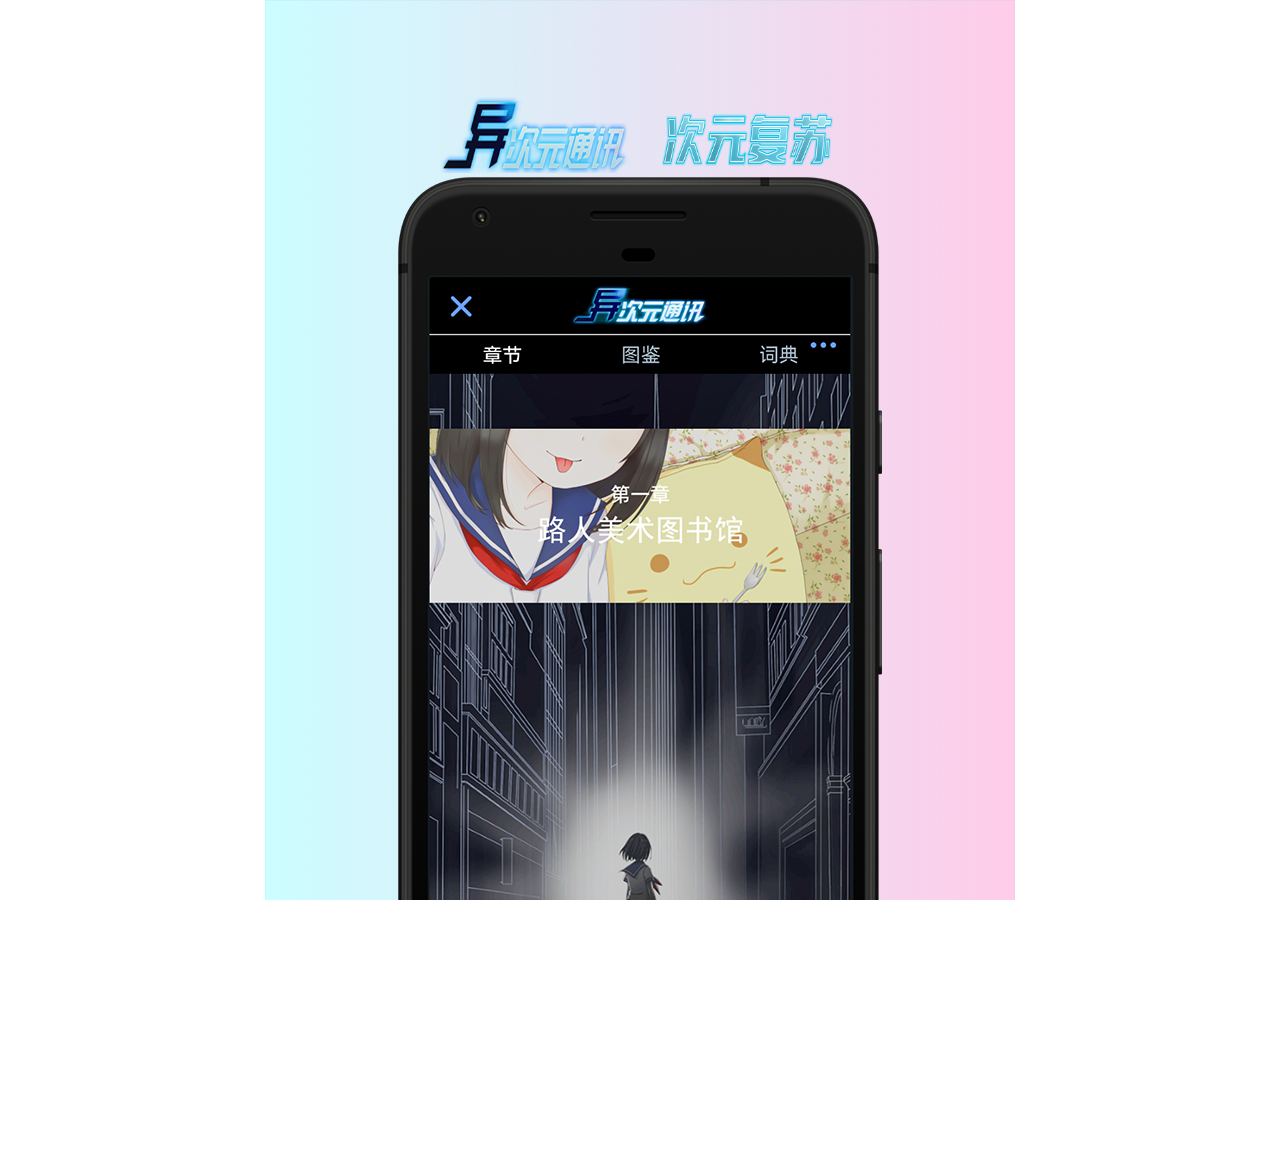
==== index.html @ 6f6ee8b1 "0506" ====
<!DOCTYPE html>
<html>
<head>
    <meta charset="utf-8">
    <meta name="Keywords" content=""/>
    <meta name="Description" content=""/>
    <meta http-equiv="Cache-Control" content="no-cache"/>
    <meta http-equiv="Pragma" content="no-cache"/>
    <meta http-equiv="expires" content="0" />
    <meta name="apple-mobile-web-app-capable" content="yes" />
	<meta name="apple-mobile-web-app-status-bar-style" content="black">
	<meta name="format-detection" content="telephone=no" />
    <!--禁止用户在手机上屏幕页面-->
    <meta content="width=device-width, initial-scale=1.0, maximum-scale=1.0, user-scalable=0;" name="viewport" />
     <link rel="stylesheet" type="text/css" href="layui/css/layui.css"/>
    <script src="js/rem.js"></script>
    <link rel="stylesheet" href="css/main.css" />
    <title>APP下载</title>
</head>
<script type="text/javascript">
    var system ={};  
       var p = navigator.platform;       
       system.win = p.indexOf("Win") == 0;  
       system.mac = p.indexOf("Mac") == 0;  
       system.x11 = (p == "X11") || (p.indexOf("Linux") == 0);     
       if(system.win||system.mac||system.xll){//如果是电脑跳转到
               window.location.href="/pc";  
       }
</script>  
<body> 
	<div class="bj-img flex flexv">
		<div class="top-logo">
			 <img src="img/logo.png"> 
		</div>
		
        <div class="bj-img-inner flex flexv">
            <a href="https://d.evkworld.cn?id=CP2e11a82d-38da-4079-9f40-e8b476897ae9&env=prod" class="load-link one" id="android">Android下载</a>
            </div>
	</div>
	
	<div class="cover">
        <div class="cover-inner">
          <img src="img/live.png">
       </div>
   </div>
    
   <script src="js/jquery-1.8.3.min.js"></script>
   <script src="layui/layui.js" type="text/javascript" charset="utf-8"></script>
    <script>
    	 /*微信下载判断*/
        $(document).ready(function(){
        	layui.use('layer',function(){
        		var layer = layui.layer;
        	})
        	$.ajax({
                type:"post",
                url:"https://subrecovery.top",
                dataType: 'json',
                data:{},
                success:function (data) {
                    $("#android").attr('href',data.data.android.share_url);
                    $("#ios").attr('href',data.data.ios.share_link);
                }
            });
        	
            function is_weixin() {
                    var ua = window.navigator.userAgent.toLowerCase();
                    if (ua.match(/MicroMessenger/i) == "micromessenger") {
                        return true;
                    } else {
                        return false;
                    }
                }
            var isWeixin = is_weixin();
            if(isWeixin){
                $(".cover").show();
                $("body").on('touchmove',function(event){event.preventDefault();});
            }
            
            
        })
    </script>
</body>
</html>
---- css/main.css ----
body,
h1,
h2,
h3,
h4,
h5, 
h6,
hr,
p,
blockquote,
dl,
dt,
dd,
ul,
ol,
li,
pre,
form,
fieldset,
legend,
button,
input,
textarea,
th,
td {
  margin: 0;
  padding: 0;
}
*,
*:before,
*:after {
  -webkit-box-sizing: border-box;
  -moz-box-sizing: border-box;
  -ms-box-sizing: border-box;
  box-sizing: border-box;
  word-break: break-all;
}
html {
  font-size: 50px;
  width: 100%;
}
body {
  width: 100%;
  max-width: 750px;
  min-height: 100vh;
  margin: auto;
  padding: 0;
  color: #333;
  font-family: "PingFang SC", "Lantinghei SC", "Microsoft YaHei", arial, "\5b8b\4f53", sans-serif, tahoma;
  font-size: 0.26rem;
  line-height: 122%;
  word-wrap: break-word;
  overflow-x: hidden;
}
h1,
h2,
h3,
h4,
h5,
h6 {
  font-weight: normal;
}
main,
header,
nav,
footer,
article,
aside,
section {
  display: block;
}
a {
  text-decoration: none;
  color: #333;
  -webkit-tap-highlight-color: transparent;
}
a:hover,
a:active,
a:focus {
  text-decoration: none;
  color: currentcolor;
}
img {
  border: 0;
  max-width: 100%;
  vertical-align: middle;
}
ul,
ol,
li {
  list-style-type: none;
}
em,
i {
  font-style: normal;
}
/*
 *	去除按钮的默认样式
 * */
input[type="submit"],
input[type="button"],
button[type="submit"],
button[type="button"],
input[type="reset"],
button[type="reset"] {
  -webkit-appearance: none;
  -moz-appearance: none;
  -o-appearance: none;
  appearance: none;
  outline: none;
  border: 0;
}
/*
 *	去除文本框获取焦点时的高亮框
 * */
input[type="text"]:focus,
button[type="text"]:focus {
  outline: none;
}
input[type="text"],
textarea {
  -webkit-appearance: none;
  -moz-appearance: none;
  -o-appearance: none;
  appearance: none;
  border: 0;
}
button,
input {
  border-radius: 0;
  -webkit-border-radius: 0;
}
table {
  border-collapse: collapse;
}
textarea {
  resize: none;
}






/* public css */
/* 清除浮动 */
.clear {
  zoom: 1;
}
.clear:after {
  clear: both;
  content: "";
  height: 0;
  visibility: hidden;
  line-height: 0;
}
/*文字一行溢出*/
.oneline {
  display: -webkit-box;
  /* autoprefixer: off */
  -webkit-box-orient: vertical;
  /* autoprefixer: on */
  -webkit-line-clamp: 1;
  overflow: hidden;
}
/*文字两行溢出*/
.twoline {
  display: -webkit-box;
  /* autoprefixer: off */
  -webkit-box-orient: vertical;
  /* autoprefixer: on */
  -webkit-line-clamp: 2;
  overflow: hidden;
}
/*flex 转换成flex容器*/
.flex,
.jus-c,
.ali-c,
.flexc,
.jus-b,
.jus-a,
.jus-e,
.flex-wrap {
  display: -webkit-box;
  display: -webkit-flex;
  display: flex;
  display: -ms-flexbox;
}
/*flexv 竖直排列*/
.flexv {
  -webkit-flex-direction: column;
  flex-direction: column;
  -webkit-box-orient: vertical;
  -ms-flex-direction: column;
}
/*flex1 自动填充*/
.flex1 {
  -webkit-flex: 1;
  flex: 1;
  -webkit-box-flex: 1;
  -ms-flex: 1;
}
/*flex-wrap 自动换行*/
.flex-wrap {
  -webkit-flex-wrap: wrap;
  flex-wrap: wrap;
}
/*	jus-c 水平居中
 * 	flexc 水平垂直居中
 * */
.jus-c,
.flexc {
  -webkit-justify-content: center;
  justify-content: center;
  -webkit-box-pack: center;
  -ms-flex-pack: center;
}
/*jus-b 水平两端对齐*/
.jus-b {
  -webkit-justify-content: space-between;
  justify-content: space-between;
  -webkit-box-pack: justify;
  -ms-flex-pack: justify;
}
/*jus-a 水平相等间距*/
.jus-a {
  justify-content: space-around;
  -webkit-justify-content: space-around;
  -ms-flex-pack: distribute;
}
/*jus-e 水平终端对齐*/
.jus-e {
  -webkit-justify-content: flex-end;
  justify-content: flex-end;
  -webkit-box-pack: end;
  -ms-flex-pack: end;
}
/*ali-c 竖直居中*/
.ali-c,
.flexc {
  -webkit-align-items: center;
  align-items: center;
  -webkit-box-align: center;
  -ms-flex-align: center;
}
.box {
  box-sizing: border-box;
  -webkit-box-sizing: border-box;
}




.bj-img {
	width: 100%;
	max-width: 750px;
 	min-height: 100vh;
 	/*min-height: 13rem;*/
	margin: 0 auto;
	background: url('../img/download-bg.png') no-repeat top #01a0e2;
	background-size: 100%;
}

.top-logo {
	width: 4rem;
	height: 1.4rem;
	margin: 0.96rem auto 0;
}
.top-logo img{
	width: 100%;
	height: 100%;
	display: block;
}
.bj-img-inner {
	width: 100%;
	padding: 0 0.55rem;
	position: relative;
	z-index: 10;
	top: 8rem;
}
a.load-link {
	width: 3.6rem;
	height: 0.8rem;
	margin: 0.36rem auto 0;
	border-radius: 0.4rem;
	font-size: 0.36rem;
	line-height: 0.76rem;
	color: #fff;
	overflow: hidden;
	cursor: pointer;
	text-align: center;
	border: 0.04rem solid #fff;
}
/*.one {
	background: url('../img/download_android.png') no-repeat 0.34rem center #fff;
	background-size: 0.42rem 0.5rem;
}

.two {
	background: url('../img/download_apple.png') no-repeat 0.34rem center #fff;
	background-size: 0.4rem 0.48rem;
}*/


.cover {
    display: none;
    position: fixed;
    left: 0;
    top: 0;
    width: 100%;
    height: 100%;
    z-index: 1000;
}
.cover-inner {
    max-width: 750px;
    height: 100%;
    margin: 0 auto;
    text-align: center;
    padding-left: 5%;
    padding-right: 5%;
    background-color: rgba(0,0,0,0.8);
}
.cover-inner img {
    padding-top: 10%;
}
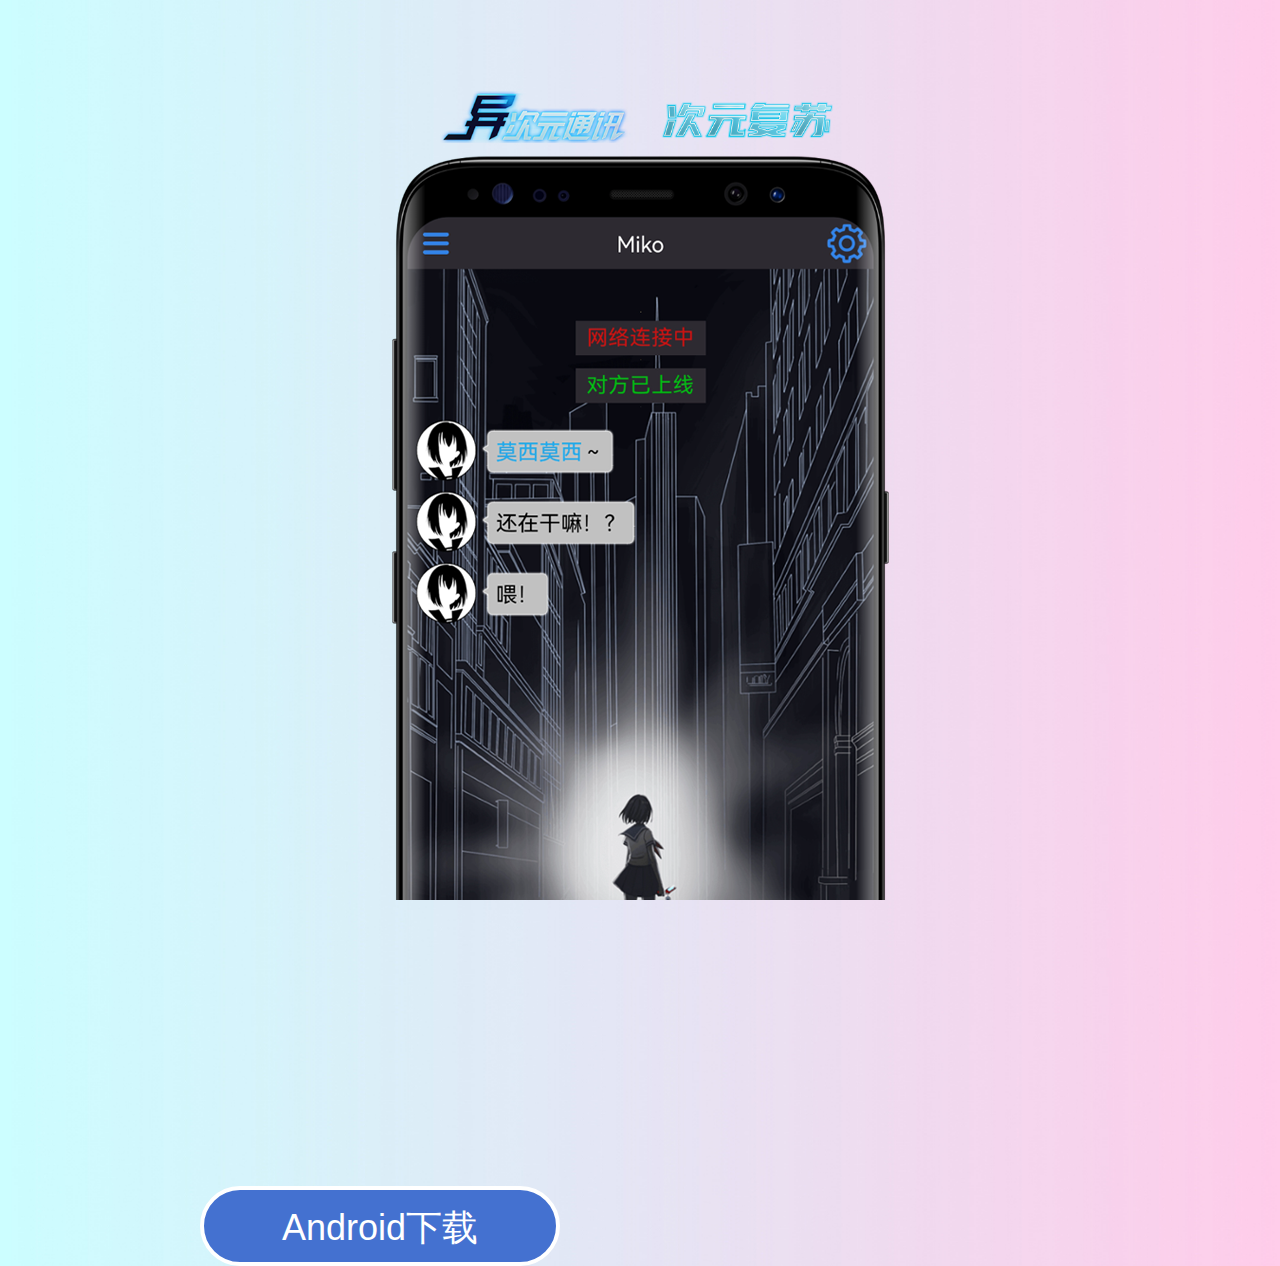
==== commit 42a91e86: "0614" ====
--- a/index.html
+++ b/index.html
@@ -16,17 +16,13 @@
     <script src="js/rem.js"></script>
     <link rel="stylesheet" href="css/main.css" />
     <title>APP下载</title>
+    <style>
+body {
+     background-image: url("/img/background.png");
+      background-size:cover;
+}
+</style>
 </head>
-<script type="text/javascript">
-    var system ={};  
-       var p = navigator.platform;       
-       system.win = p.indexOf("Win") == 0;  
-       system.mac = p.indexOf("Mac") == 0;  
-       system.x11 = (p == "X11") || (p.indexOf("Linux") == 0);     
-       if(system.win||system.mac||system.xll){//如果是电脑跳转到
-               window.location.href="/pc";  
-       }
-</script>  
 <body> 
 	<div class="bj-img flex flexv">
 		<div class="top-logo">
@@ -34,7 +30,7 @@
 		</div>
 		
         <div class="bj-img-inner flex flexv">
-            <a href="https://d.evkworld.cn?id=CP2e11a82d-38da-4079-9f40-e8b476897ae9&env=prod" class="load-link one" id="android">Android下载</a>
+            <a href="https://pan.bilnn.com/s/kYnWUw" class="load-link one" id="android">Android下载</a>
             </div>
 	</div>
 	
@@ -54,7 +50,7 @@
         	})
         	$.ajax({
                 type:"post",
-                url:"https://subrecovery.top",
+                url:"https://app.subrecovery.top",
                 dataType: 'json',
                 data:{},
                 success:function (data) {
--- a/css/main.css
+++ b/css/main.css
@@ -81,7 +81,8 @@
   color: currentcolor;
 }
 img {
-  border: 0;
+  border: 0%;
+  max-height: 42%;
   max-width: 100%;
   vertical-align: middle;
 }
@@ -247,39 +248,33 @@
   box-sizing: border-box;
   -webkit-box-sizing: border-box;
 }
-
-
-
-
+.top-logo {
+    position: relative;
+	width: 4rem;
+	height: 1.4rem;
+	margin: -0.04rem auto 0;
+}
+.top-logo img{
+    position: absolute;
+    bottom: -7px;
+}
 .bj-img {
 	width: 100%;
 	max-width: 750px;
  	min-height: 100vh;
  	/*min-height: 13rem;*/
 	margin: 0 auto;
-	background: url('../img/download-bg.png') no-repeat top #01a0e2;
+	background: url('../img/download-bg.png') no-repeat top;
 	background-size: 100%;
 }
-
-.top-logo {
-	width: 4rem;
-	height: 1.4rem;
-	margin: 0.96rem auto 0;
-}
-.top-logo img{
-	width: 100%;
-	height: 100%;
-	display: block;
-}
 .bj-img-inner {
-	width: 100%;
-	padding: 0 0.55rem;
-	position: relative;
-	z-index: 10;
-	top: 8rem;
+	position:absolute;
+    left:2rem;
+    top: 11.5rem;
 }
 a.load-link {
 	width: 3.6rem;
+    bottom: 40px;
 	height: 0.8rem;
 	margin: 0.36rem auto 0;
 	border-radius: 0.4rem;
@@ -290,6 +285,7 @@
 	cursor: pointer;
 	text-align: center;
 	border: 0.04rem solid #fff;
+    background-color: #4471d0;
 }
 /*.one {
 	background: url('../img/download_android.png') no-repeat 0.34rem center #fff;
